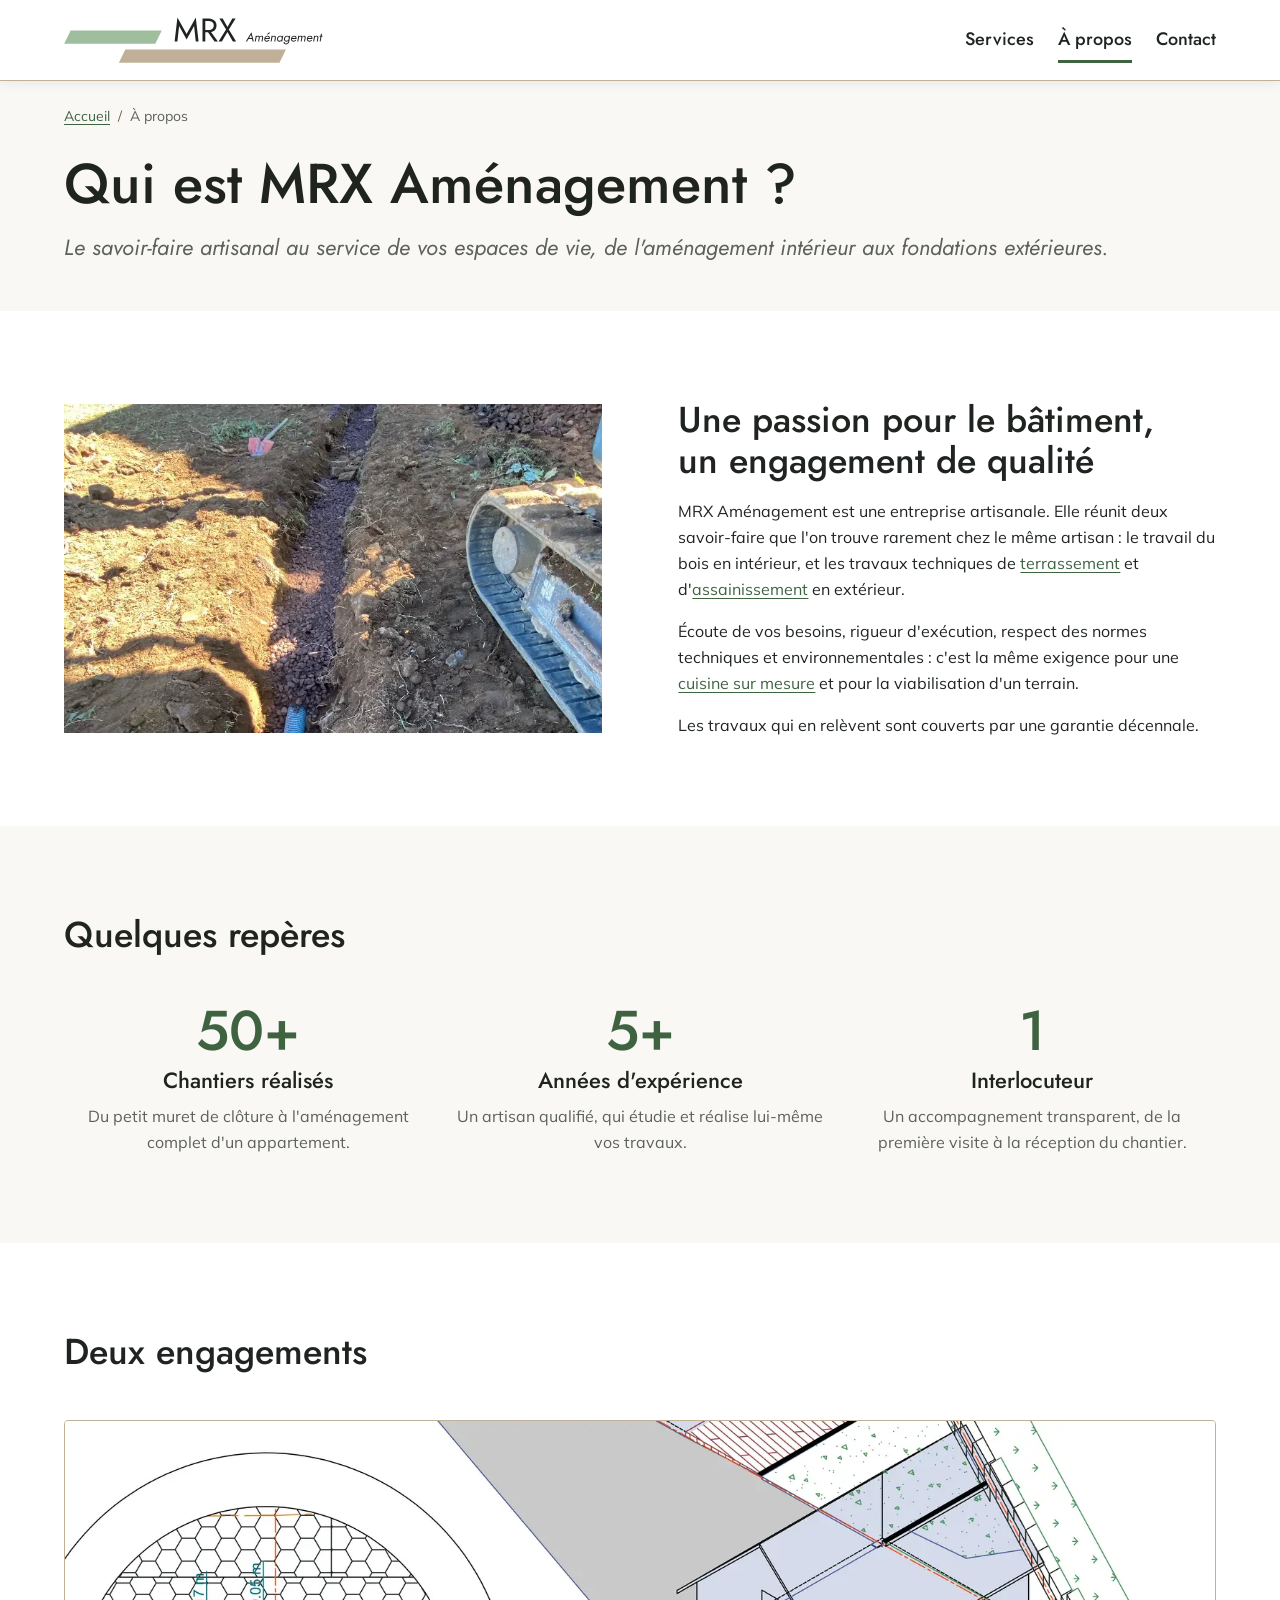
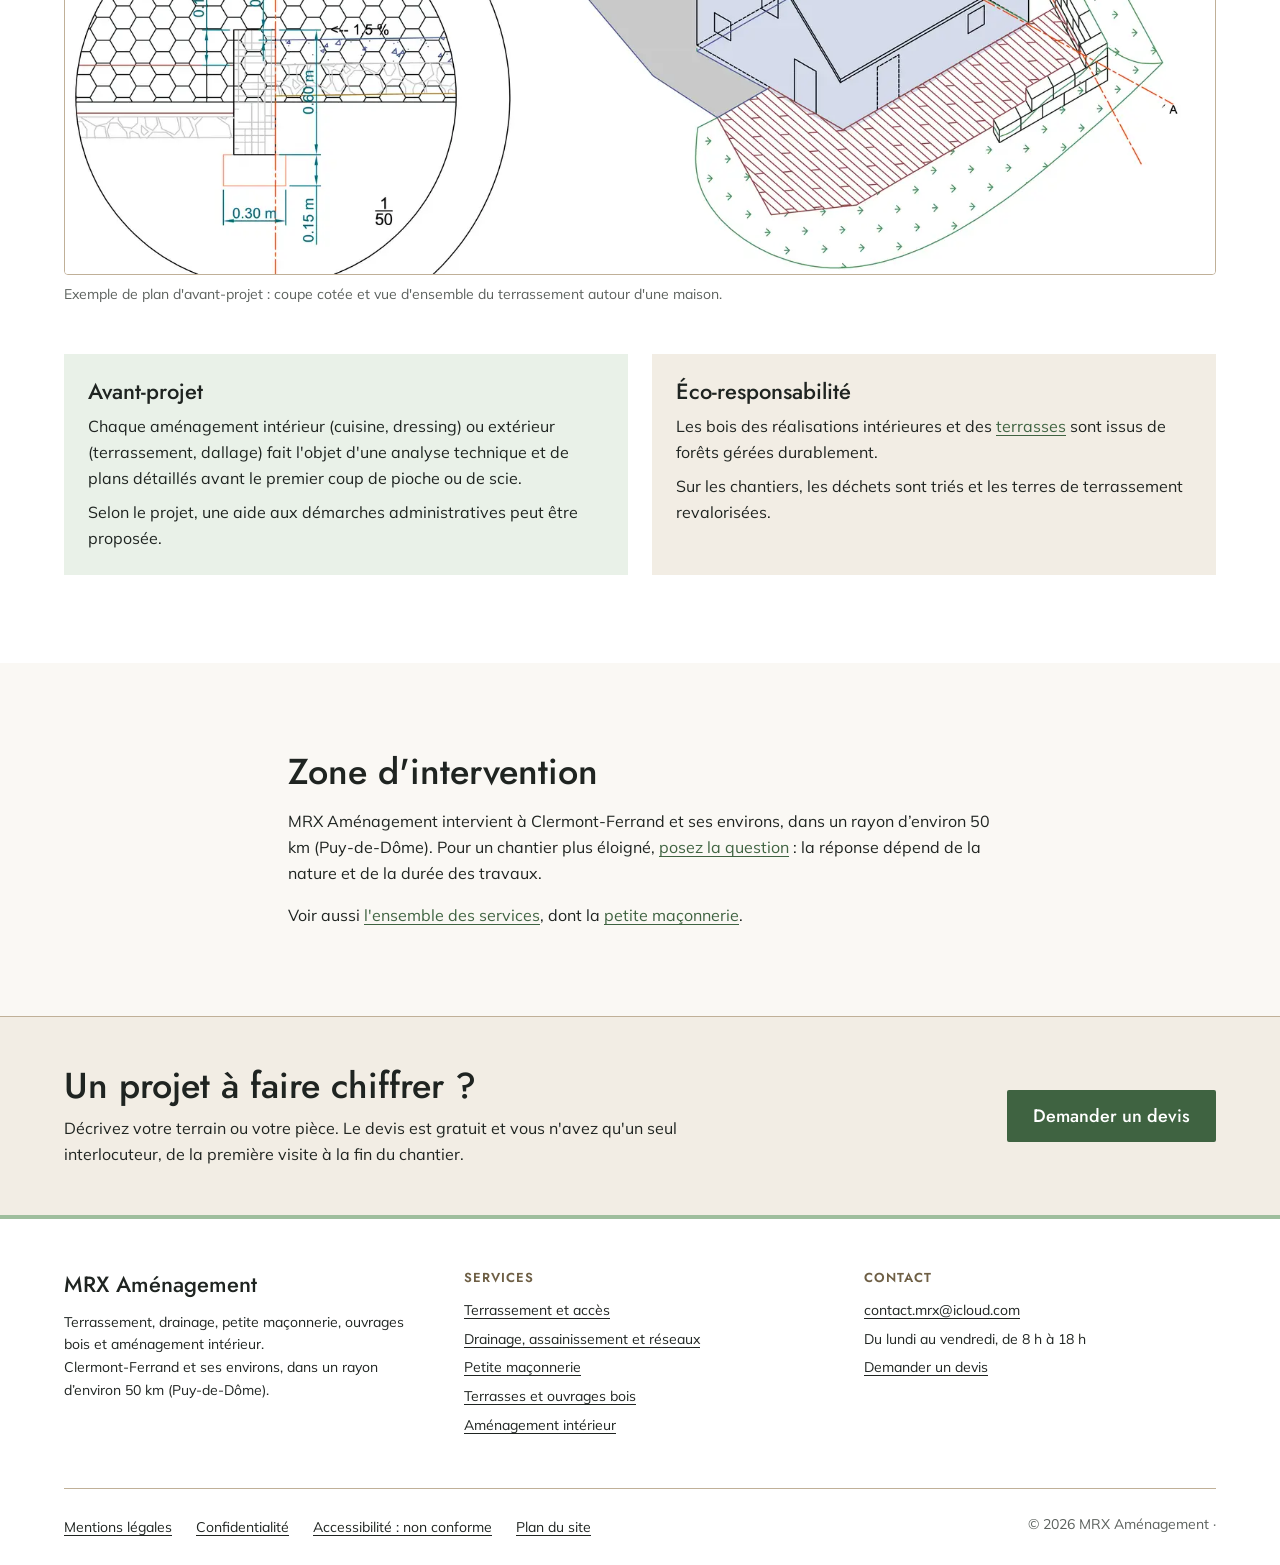
==== a-propos/index.html @ b82c900b "Add files via upload" ====
<!DOCTYPE html>
<html lang="fr">
<head>
  <meta charset="utf-8">
  <meta name="viewport" content="width=device-width, initial-scale=1">
  <title>À propos : un artisan, un interlocuteur | MRX Aménagement</title>
  <meta name="description" content="MRX Aménagement, artisan du bâtiment près de Clermont-Ferrand : travail du bois en intérieur, terrassement et assainissement en extérieur. Garantie décennale.">
  <link rel="canonical" href="https://www.mrx-amenagement.fr/a-propos/">
  <meta property="og:type" content="website">
  <meta property="og:site_name" content="MRX Aménagement">
  <meta property="og:title" content="À propos : un artisan, un interlocuteur">
  <meta property="og:description" content="MRX Aménagement, artisan du bâtiment près de Clermont-Ferrand : travail du bois en intérieur, terrassement et assainissement en extérieur. Garantie décennale.">
  <meta property="og:url" content="https://www.mrx-amenagement.fr/a-propos/">
  <meta property="og:locale" content="fr_FR">
  <meta property="og:image" content="https://www.mrx-amenagement.fr/assets/img/partage-mrx-amenagement.jpg">
  <meta property="og:image:width" content="1200">
  <meta property="og:image:height" content="630">
  <meta property="og:image:alt" content="Plateforme empierrée réalisée par MRX Aménagement le long d'une maison en bois">
  <meta name="twitter:card" content="summary_large_image">
  <meta name="color-scheme" content="light dark">
  <meta name="theme-color" content="#ffffff" media="(prefers-color-scheme: light)">
  <meta name="theme-color" content="#1c221e" media="(prefers-color-scheme: dark)">
  <link rel="icon" href="../favicon-96.png" type="image/png" sizes="96x96">
  <link rel="icon" href="../favicon.svg" type="image/svg+xml">
  <link rel="apple-touch-icon" href="../apple-touch-icon.png">
  <link rel="manifest" href="../site.webmanifest">
  <link rel="preload" href="../assets/fonts/jost-variable.woff2" as="font" type="font/woff2" crossorigin>
  <link rel="stylesheet" href="../assets/css/style.css%3Fv=53f6c3e333.css">
  <script src="../assets/js/animations.js%3Fv=d8d493b8e1" defer></script>
  <script type="application/ld+json">
{
  "@context": "https://schema.org",
  "@type": "BreadcrumbList",
  "itemListElement": [
    { "@type": "ListItem", "position": 1, "name": "Accueil", "item": "https://www.mrx-amenagement.fr/" },
    { "@type": "ListItem", "position": 2, "name": "À propos", "item": "https://www.mrx-amenagement.fr/a-propos/" }
  ]
}
  </script>

<script type="module" integrity="sha512-I1nWw2KfQnK/t/zOlALFhLrZA1yzsCzBl7DxamXdg/QF7kq+O4sYBZLl0DFCE7vP2ixPccL/k0/oqvhyDB73zQ==" src="../.11ty/reload-client.js"></script></head>
<body>
  <a class="evitement" href="index.html#contenu">Aller au contenu</a>
  <header class="entete">
    <div class="conteneur entete__barre">
      <a class="entete__logo" href="../index.html">
        <svg class="logo" viewBox="0 400 6160 1140" width="259" height="48" role="img" aria-label="MRX Aménagement, accueil">
          <polygon class="logo__sauge" points="158,742 2325,742 2172,1060 5,1060"/>
          <polygon class="logo__sable" points="1458,1194 5278,1194 5125,1512 1305,1512"/>
          <g class="logo__texte">
            <path d="M2738.1 638.1 2915.9 956.3 3093.7 638.1 3134.3 1007H3200.6L3134.3 433.7L2915.9 829.2L2697.5 433.7L2631.2 1007H2697.5Z M3391.7 737.9 3578.9 1007H3660.8L3465.8 737.9ZM3294.2 461V1007H3360.5V461ZM3330.9 519.5H3442.4Q3477.5 519.5 3504.4 532Q3531.3 544.5 3546.5 567.9Q3561.7 591.3 3561.7 624.8Q3561.7 658.3 3546.5 681.7Q3531.3 705.1 3504.4 717.6Q3477.5 730.1 3442.4 730.1H3330.9V788.6H3442.4Q3495.4 788.6 3537.2 768.7Q3578.9 748.8 3603.5 711.8Q3628 674.7 3628 624.8Q3628 574.1 3603.5 537.4Q3578.9 500.8 3537.2 480.9Q3495.4 461 3442.4 461H3330.9Z M4004 461 3887.8 663 3773.9 461H3695.9L3854.2 720.7L3676.4 1007H3754.4L3887 778.5L4015.7 1007H4093.7L3920.5 720.7L4082 461Z"/>
            <path d="M4377.1 944H4485.1L4480.3 920H4389.4ZM4447.9 844.4 4468 929 4469.2 935 4486.6 1007H4513.9L4457.2 785.9L4324 1007H4352.8L4396 933.2L4399.3 927.8Z M4735.6 920Q4737.4 905.6 4734.9 893.3Q4732.3 881 4724.1 873.5Q4715.8 866 4700.8 866Q4686.1 866 4674.7 873.2Q4663.3 880.4 4655.2 892.7Q4653.4 884.6 4649 878.6Q4644.7 872.6 4637.6 869.3Q4630.6 866 4620.7 866Q4612.3 866 4605.1 868.7Q4597.9 871.4 4592 876.3Q4586.2 881.3 4581.4 888.2L4584.4 869H4560.7L4536.7 1007H4560.7L4575.7 921.5Q4577.2 911.9 4582.1 904.5Q4587.1 897.2 4595.1 893Q4603 888.8 4612.9 888.8Q4622.5 888.8 4626.9 893.5Q4631.2 898.1 4632.1 905.9Q4633 913.7 4631.8 923L4617.4 1007H4640.5L4655.2 922.4Q4656.7 912.8 4661.6 905.3Q4666.6 897.8 4674.6 893.3Q4682.5 888.8 4692.7 888.8Q4702.3 888.8 4706.6 893.5Q4711 898.1 4712.1 905.9Q4713.1 913.7 4711.9 923L4696.9 1007H4720.9Z M4778.2 943.7H4893.4Q4894 941.9 4894.1 940.2Q4894.3 938.6 4894.6 936.8Q4897 917.6 4892.1 901.5Q4887.1 885.5 4874.8 875.8Q4862.5 866 4842.4 866Q4824.4 866 4809.4 873.6Q4794.4 881.3 4783.8 894.2Q4773.1 907.1 4767.7 923.3Q4766.5 926.9 4765.6 930.5Q4764.7 934.1 4764.1 938Q4761.7 956.3 4767 972.6Q4772.2 989 4784.8 999.2Q4797.4 1009.4 4816.6 1009.7Q4832.8 1009.7 4845.1 1005.4Q4857.4 1001 4867.3 993Q4877.2 985.1 4885.6 975.2L4867.9 962.6Q4862.2 969.2 4855.2 974.9Q4848.1 980.6 4839.9 983.9Q4831.6 987.2 4821.7 987.2Q4807.9 986.9 4799.8 980.3Q4791.7 973.7 4789 962.5Q4786.3 951.2 4788.1 938L4790.5 929Q4793.2 917 4800.2 907.5Q4807.3 898.1 4817.6 892.4Q4828 886.7 4840.3 887Q4852 887 4858.8 892Q4865.5 896.9 4868.4 905.1Q4871.2 913.4 4870.9 923.6H4781.5ZM4901.2 800.6 4880.5 788 4829.2 835.4 4841.5 844.7Z M5014.6 923 5000.2 1007H5023.6L5038.6 920Q5040.7 905.6 5037.2 893.3Q5033.8 881 5025 873.5Q5016.1 866 5000.8 866Q4987 866 4976.5 872.1Q4966 878.3 4958.2 889.7L4961.5 869H4937.8L4913.8 1007H4937.8L4952.8 921.8Q4954.3 912.2 4959.9 904.7Q4965.4 897.2 4974 892.9Q4982.5 888.5 4992.7 888.5Q5002.6 888.5 5007.7 893.3Q5012.8 898.1 5014.3 905.9Q5015.8 913.7 5014.6 923Z M5192.2 869 5169.1 1007H5191L5215 869ZM5066.8 938Q5064.1 957.5 5070.1 973.9Q5076.1 990.2 5089.5 1000Q5102.8 1009.7 5122.3 1009.7Q5136.1 1009.7 5147.6 1004.2Q5159.2 998.6 5167.9 988.7Q5176.6 978.8 5182.3 965.8Q5188 952.7 5190.1 938Q5191.9 923.9 5190.2 911.1Q5188.6 898.4 5183.2 888.2Q5177.8 878 5168.4 872Q5158.9 866 5145.1 866Q5125.6 865.7 5109 875.3Q5092.3 884.9 5081.1 901.2Q5069.8 917.6 5066.8 938ZM5090.8 938Q5093.2 923.9 5101.1 912.5Q5109.1 901.1 5120.8 894.7Q5132.5 888.2 5145.7 888.5Q5154.7 888.8 5161.4 892.8Q5168.2 896.9 5172.7 903.8Q5177.2 910.7 5179 919.4Q5180.8 928.1 5179.3 938Q5177.5 948.2 5172.6 957.2Q5167.6 966.2 5160.4 973Q5153.2 979.7 5144.6 983.5Q5136.1 987.2 5127.1 987.2Q5113.9 987.2 5105.1 980.5Q5096.2 973.7 5092.6 962.5Q5089 951.2 5090.8 938Z M5222.2 1016Q5220.4 1033.4 5227.3 1046.9Q5234.2 1060.4 5248.1 1068.1Q5262.1 1075.7 5281.3 1075.7Q5301.1 1075.7 5317.1 1066.6Q5333.2 1057.4 5343.9 1041.2Q5354.5 1025 5357.5 1004L5380.6 869H5356.9L5333.5 1004Q5331.4 1018.7 5323.8 1030Q5316.1 1041.2 5305 1047.2Q5293.9 1053.2 5281.6 1053.2Q5269 1053.2 5260.8 1048.1Q5252.5 1043 5248.9 1034.6Q5245.3 1026.2 5245.9 1016ZM5232.7 938Q5230 957.5 5236 973.9Q5242 990.2 5255.4 1000Q5268.7 1009.7 5288.2 1009.7Q5302 1009.7 5313.5 1004.2Q5325.1 998.6 5333.8 988.7Q5342.5 978.8 5348.2 965.8Q5353.9 952.7 5356 938Q5357.8 923.9 5356.1 911.1Q5354.5 898.4 5349.1 888.2Q5343.7 878 5334.2 872Q5324.8 866 5311 866Q5291.5 865.7 5274.9 875.3Q5258.2 884.9 5246.9 901.2Q5235.7 917.6 5232.7 938ZM5256.7 938Q5259.1 923.9 5267 912.5Q5275 901.1 5286.7 894.7Q5298.4 888.2 5311.6 888.5Q5320.6 888.8 5327.3 892.8Q5334.1 896.9 5338.6 903.8Q5343.1 910.7 5344.9 919.4Q5346.7 928.1 5345.2 938Q5343.4 948.2 5338.4 957.2Q5333.5 966.2 5326.3 973Q5319.1 979.7 5310.5 983.5Q5302 987.2 5293 987.2Q5279.8 987.2 5270.9 980.5Q5262.1 973.7 5258.5 962.5Q5254.9 951.2 5256.7 938Z M5456.5 1010Q5478.7 1010 5495.5 1000.1Q5512.3 990.2 5523.1 974.9L5504.2 962.6Q5496.7 973.4 5485.1 980.5Q5473.6 987.5 5459.5 987.5Q5446.9 987.5 5438.8 982.2Q5430.7 977 5426.8 967.4Q5422.9 957.8 5422.9 945.5Q5422.9 933.8 5426.6 923.1Q5430.4 912.5 5437.3 904.4Q5444.2 896.3 5453.6 891.6Q5463.1 887 5474.5 887Q5485.6 887 5492.8 891.2Q5500 895.4 5503.7 903Q5507.5 910.7 5507.5 921.5Q5507.5 925.7 5506.3 929.8Q5505.1 933.8 5503.6 937.4L5512.9 923.6H5413.9V944H5528.8Q5530 941.6 5531 936.2Q5532.1 930.8 5532.1 926.3Q5532.1 906.5 5525.2 893.1Q5518.3 879.8 5505.8 872.9Q5493.4 866 5476 866Q5459.5 866 5445.5 872.6Q5431.6 879.2 5421.2 890.5Q5410.9 901.7 5405 916.2Q5399.2 930.8 5399.2 947Q5399.2 966.8 5406.4 980.9Q5413.6 995 5426.5 1002.5Q5439.4 1010 5456.5 1010Z M5747.2 920Q5749 905.6 5746.4 893.3Q5743.9 881 5735.6 873.5Q5727.4 866 5712.4 866Q5697.7 866 5686.3 873.2Q5674.9 880.4 5666.8 892.7Q5665 884.6 5660.6 878.6Q5656.3 872.6 5649.2 869.3Q5642.2 866 5632.3 866Q5623.9 866 5616.7 868.7Q5609.5 871.4 5603.6 876.3Q5597.8 881.3 5593 888.2L5596 869H5572.3L5548.3 1007H5572.3L5587.3 921.5Q5588.8 911.9 5593.8 904.5Q5598.7 897.2 5606.6 893Q5614.6 888.8 5624.5 888.8Q5634.1 888.8 5638.4 893.5Q5642.8 898.1 5643.7 905.9Q5644.6 913.7 5643.4 923L5629 1007H5652.1L5666.8 922.4Q5668.3 912.8 5673.2 905.3Q5678.2 897.8 5686.1 893.3Q5694.1 888.8 5704.3 888.8Q5713.9 888.8 5718.2 893.5Q5722.6 898.1 5723.6 905.9Q5724.7 913.7 5723.5 923L5708.5 1007H5732.5Z M5833.6 1010Q5855.8 1010 5872.6 1000.1Q5889.4 990.2 5900.2 974.9L5881.3 962.6Q5873.8 973.4 5862.2 980.5Q5850.7 987.5 5836.6 987.5Q5824 987.5 5815.9 982.2Q5807.8 977 5803.9 967.4Q5800 957.8 5800 945.5Q5800 933.8 5803.8 923.1Q5807.5 912.5 5814.4 904.4Q5821.3 896.3 5830.8 891.6Q5840.2 887 5851.6 887Q5862.7 887 5869.9 891.2Q5877.1 895.4 5880.8 903Q5884.6 910.7 5884.6 921.5Q5884.6 925.7 5883.4 929.8Q5882.2 933.8 5880.7 937.4L5890 923.6H5791V944H5905.9Q5907.1 941.6 5908.1 936.2Q5909.2 930.8 5909.2 926.3Q5909.2 906.5 5902.3 893.1Q5895.4 879.8 5882.9 872.9Q5870.5 866 5853.1 866Q5836.6 866 5822.6 872.6Q5808.7 879.2 5798.4 890.5Q5788 901.7 5782.1 916.2Q5776.3 930.8 5776.3 947Q5776.3 966.8 5783.5 980.9Q5790.7 995 5803.6 1002.5Q5816.5 1010 5833.6 1010Z M6026.2 923 6011.8 1007H6035.2L6050.2 920Q6052.3 905.6 6048.9 893.3Q6045.4 881 6036.5 873.5Q6027.7 866 6012.4 866Q5998.6 866 5988.1 872.1Q5977.6 878.3 5969.8 889.7L5973.1 869H5949.4L5925.4 1007H5949.4L5964.4 921.8Q5965.9 912.2 5971.4 904.7Q5977 897.2 5985.5 892.9Q5994.1 888.5 6004.3 888.5Q6014.2 888.5 6019.3 893.3Q6024.4 898.1 6025.9 905.9Q6027.4 913.7 6026.2 923Z M6082.3 869 6078.1 891.5H6145.6L6149.5 869ZM6111.4 821 6080.2 1007H6103.3L6135.7 821Z"/>
          </g>
        </svg>

      </a>
      <button class="entete__bascule" type="button" popovertarget="menu-principal">
        <span class="entete__traits" aria-hidden="true"></span>
        Menu
      </button>
      <nav id="menu-principal" popover aria-label="Navigation principale">
        <div class="menu__tete menu__volet">
          <p class="etiquette">Menu</p>
          <button class="fleche menu__fermer" type="button" popovertarget="menu-principal" popovertargetaction="hide">
            <span class="visuellement-cache">Fermer le menu</span>
          </button>
        </div>
        <ul class="menu">
          <li class="menu__volet"><a href="../index.html">Accueil</a></li>
          <li><a href="../services/index.html">Services</a></li>
          <li><a href="index.html" aria-current="page">À propos</a></li>
          <li><a href="../contact/index.html">Contact</a></li>
        </ul>
        <div class="menu__pied menu__volet">
          <a class="bouton" href="../contact/index.html">Demander un devis</a>
          <p>Du lundi au vendredi, de 8 h à 18 h</p>
        </div>
      </nav>
    </div>
  </header>

  <main id="contenu" tabindex="-1">
    <nav class="ariane conteneur" aria-label="Fil d'Ariane">
      <ol>
        <li><a href="../index.html">Accueil</a></li>
        <li aria-current="page">À propos</li>
      </ol>
    </nav>

    <div class="conteneur page-tete">
  <h1>Qui est MRX Aménagement ?</h1>
  <p class="accroche">Le savoir-faire artisanal au service de vos espaces de vie, de l'aménagement intérieur aux fondations extérieures.</p>
</div>

<section class="section section--blanc" aria-labelledby="histoire-titre">
  <div class="conteneur deux-colonnes">
    <figure>
      <img src="../assets/img/tranchee-drainante-mini-pelle.webp" alt="Tranchée drainante creusée à la mini-pelle sur un chantier de MRX Aménagement" width="751" height="460">
    </figure>
    <div class="pile">
      <h2 id="histoire-titre">Une passion pour le bâtiment, un engagement de qualité</h2>
      <p>MRX Aménagement est une entreprise artisanale. Elle réunit deux savoir-faire que l'on trouve rarement chez le même artisan : le travail du bois en intérieur, et les travaux techniques de <a href="../services/terrassement/index.html">terrassement</a> et d'<a href="../services/drainage-reseaux/index.html">assainissement</a> en extérieur.</p>
      <p>Écoute de vos besoins, rigueur d'exécution, respect des normes techniques et environnementales : c'est la même exigence pour une <a href="../services/amenagement-interieur/index.html">cuisine sur mesure</a> et pour la viabilisation d'un terrain.</p>
      <p>Les travaux qui en relèvent sont couverts par une garantie décennale.</p>
    </div>
  </div>
</section>

<section class="section" aria-labelledby="chiffres-titre">
  <div class="conteneur">
    <div class="section__tete">
      <h2 id="chiffres-titre">Quelques repères</h2>
    </div>
    <div class="grille">
      <div class="chiffre">
        <span class="chiffre__valeur">50+</span>
        <h3>Chantiers réalisés</h3>
        <p>Du petit muret de clôture à l'aménagement complet d'un appartement.</p>
      </div>
      <div class="chiffre">
        <span class="chiffre__valeur">5+</span>
        <h3>Années d'expérience</h3>
        <p>Un artisan qualifié, qui étudie et réalise lui-même vos travaux.</p>
      </div>
      <div class="chiffre">
        <span class="chiffre__valeur">1</span>
        <h3>Interlocuteur</h3>
        <p>Un accompagnement transparent, de la première visite à la réception du chantier.</p>
      </div>
    </div>
  </div>
</section>

<section class="section section--blanc" aria-labelledby="engagements-titre">
  <div class="conteneur">
    <div class="section__tete">
      <h2 id="engagements-titre">Deux engagements</h2>
    </div>
    <figure class="plan">
      <img src="../assets/img/plan-avant-projet-terrassement-maison-clair.webp" alt="Plan d'avant-projet : coupe cotée d'une fondation et d'un drainage, et vue en perspective d'une maison avec sa plateforme, son muret en blocs et ses talus" width="1600" height="630" loading="lazy">
      <figcaption>Exemple de plan d'avant-projet : coupe cotée et vue d'ensemble du terrassement autour d'une maison.</figcaption>
    </figure>
    <div class="grille grille--large">
      <div class="encadre">
        <h3>Avant-projet</h3>
        <p>Chaque aménagement intérieur (cuisine, dressing) ou extérieur (terrassement, dallage) fait l'objet d'une analyse technique et de plans détaillés avant le premier coup de pioche ou de scie.</p>
        <p>Selon le projet, une aide aux démarches administratives peut être proposée.</p>
      </div>
      <div class="encadre encadre--sable">
        <h3>Éco-responsabilité</h3>
        <p>Les bois des réalisations intérieures et des <a href="../services/terrasse-bois/index.html">terrasses</a> sont issus de forêts gérées durablement.</p>
        <p>Sur les chantiers, les déchets sont triés et les terres de terrassement revalorisées.</p>
      </div>
    </div>
  </div>
</section>

<section class="section" aria-labelledby="zone-titre">
  <div class="conteneur centre-etroit pile">
    <h2 id="zone-titre">Zone d'intervention</h2>
    <p>MRX Aménagement intervient à Clermont-Ferrand et ses environs, dans un rayon d’environ 50 km (Puy-de-Dôme). Pour un chantier plus éloigné, <a href="../contact/index.html">posez la question</a> : la réponse dépend de la nature et de la durée des travaux.</p>
    <p>Voir aussi <a href="../services/index.html">l'ensemble des services</a>, dont la <a href="../services/maconnerie/index.html">petite maçonnerie</a>.</p>
  </div>
</section>

<section class="appel" aria-labelledby="appel-titre">
  <div class="conteneur appel__contenu">
    <div>
      <h2 id="appel-titre">Un projet à faire chiffrer ?</h2>
      <p>Décrivez votre terrain ou votre pièce. Le devis est gratuit et vous n'avez qu'un seul interlocuteur, de la première visite à la fin du chantier.</p>
    </div>
    <a class="bouton" href="../contact/index.html">Demander un devis</a>
  </div>
</section>


  </main>
  <footer class="pied">
    <div class="conteneur pied__colonnes">
      <div>
        <p class="pied__nom">MRX Aménagement</p>
        <p>Terrassement, drainage, petite maçonnerie, ouvrages bois et aménagement intérieur.<br>Clermont-Ferrand et ses environs, dans un rayon d’environ 50 km (Puy-de-Dôme).</p>
      </div>
      <nav aria-label="Services">
        <p class="etiquette">Services</p>
        <ul>
          <li><a href="../services/terrassement/index.html">Terrassement et accès</a></li>
          <li><a href="../services/drainage-reseaux/index.html">Drainage, assainissement et réseaux</a></li>
          <li><a href="../services/maconnerie/index.html">Petite maçonnerie</a></li>
          <li><a href="../services/terrasse-bois/index.html">Terrasses et ouvrages bois</a></li>
          <li><a href="../services/amenagement-interieur/index.html">Aménagement intérieur</a></li>
        </ul>
      </nav>
      <div>
        <p class="etiquette">Contact</p>
        <ul>
          <li><a href="mailto:contact.mrx@icloud.com">contact.mrx@icloud.com</a></li>
          <li>Du lundi au vendredi, de 8 h à 18 h</li>
          <li><a href="../contact/index.html">Demander un devis</a></li>
        </ul>
      </div>
    </div>
    <div class="conteneur pied__bas">
      <nav aria-label="Liens légaux">
        <ul>
          <li><a href=>Mentions légales</a></li>
          <li><a href=>Confidentialité</a></li>
          <li><a href=>Accessibilité : non conforme</a></li>
          <li><a href="../plan-du-site/index.html">Plan du site</a></li>
        </ul>
      </nav>
      <p>© 2026 MRX Aménagement ·</p>
    </div>
  </footer>

</body>
</html>
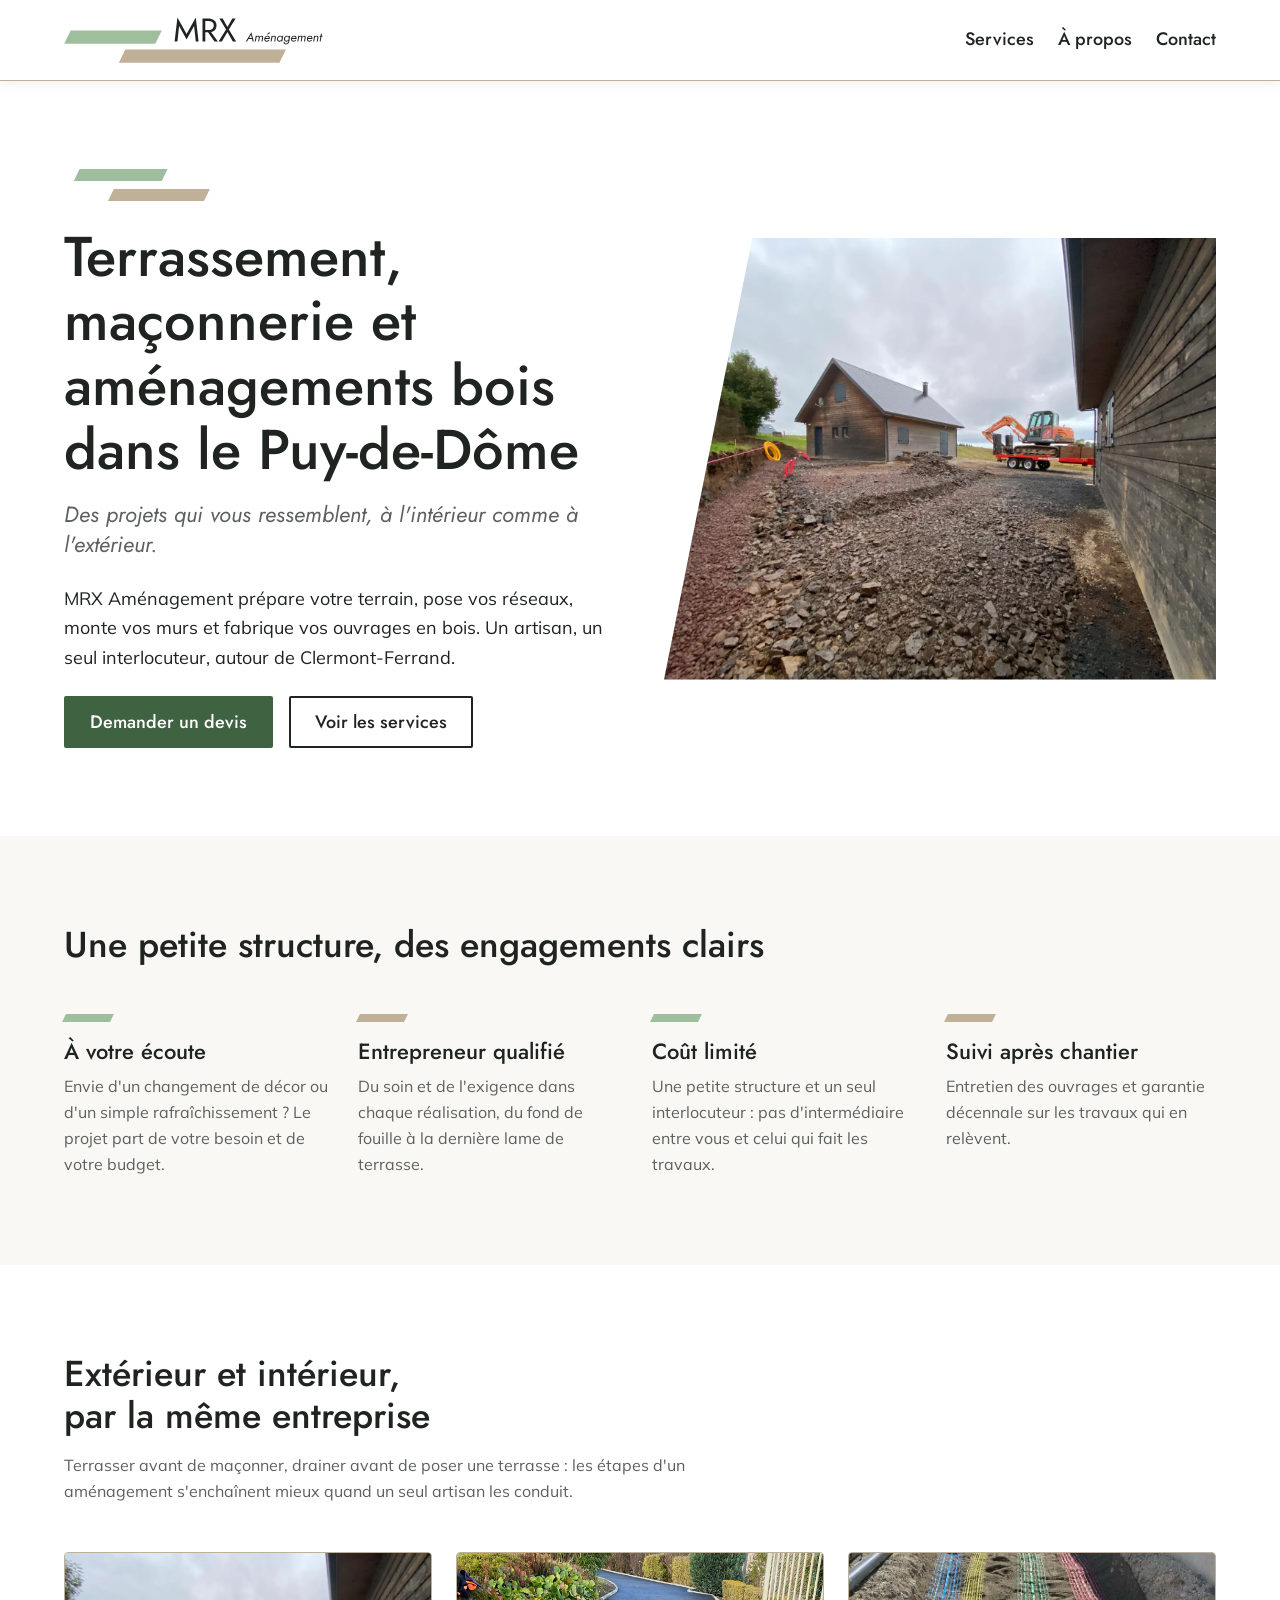
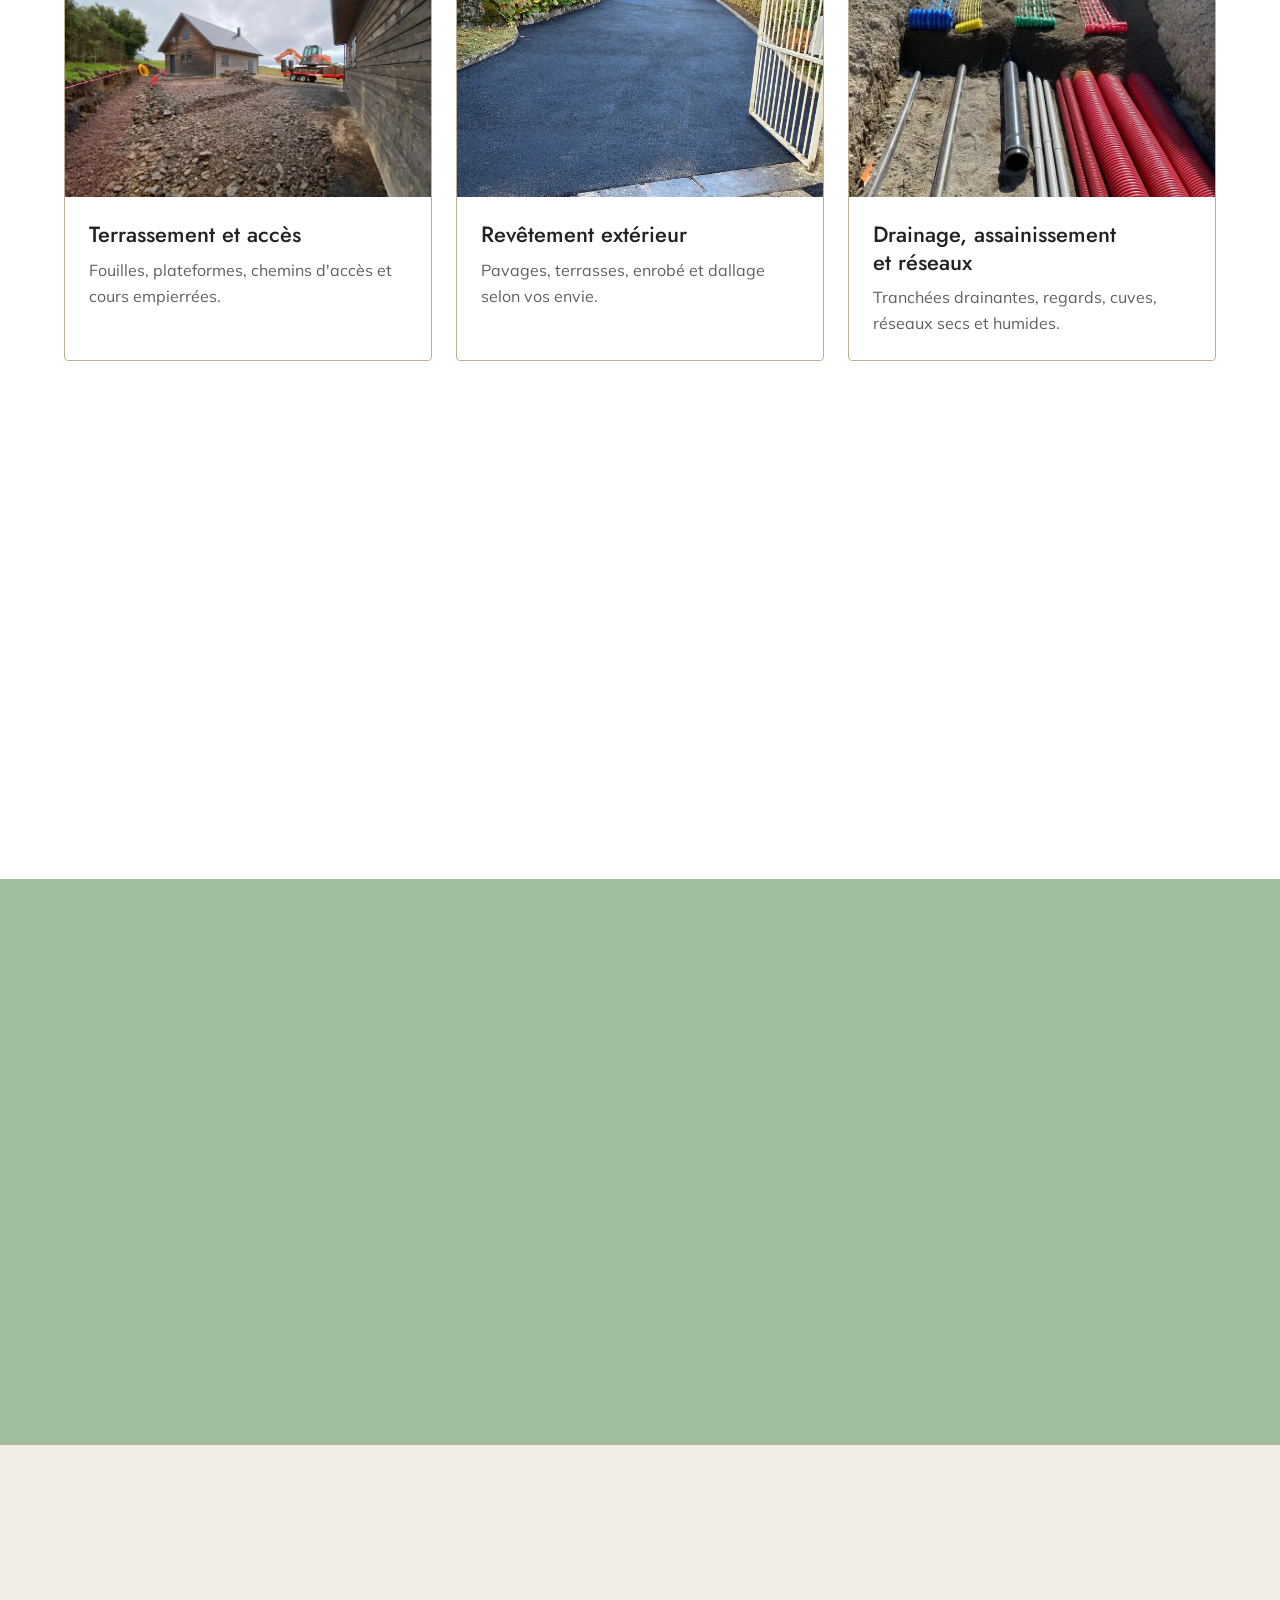
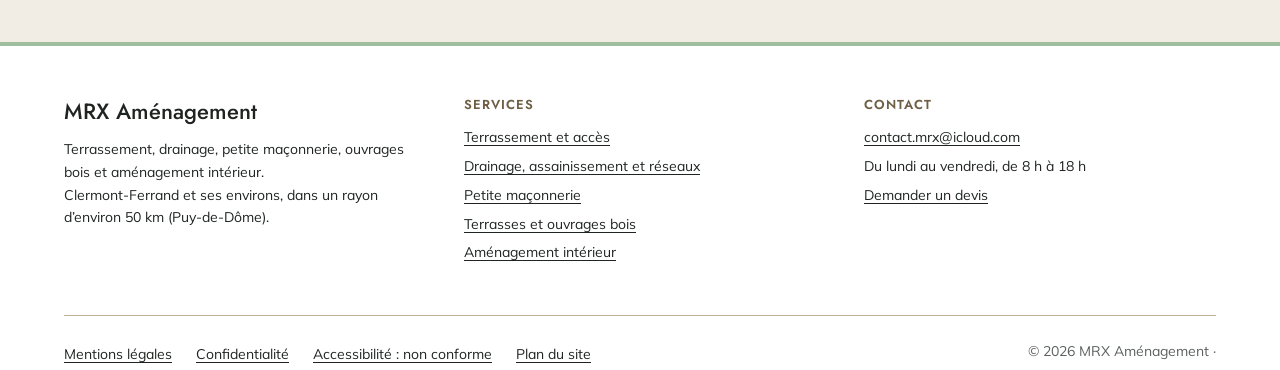
==== commit 1784e863: "Add files via upload" ====
--- a/a-propos/index.html
+++ b/a-propos/index.html
@@ -3,14 +3,14 @@
 <head>
   <meta charset="utf-8">
   <meta name="viewport" content="width=device-width, initial-scale=1">
-  <title>À propos : un artisan, un interlocuteur | MRX Aménagement</title>
-  <meta name="description" content="MRX Aménagement, artisan du bâtiment près de Clermont-Ferrand : travail du bois en intérieur, terrassement et assainissement en extérieur. Garantie décennale.">
-  <link rel="canonical" href="https://www.mrx-amenagement.fr/a-propos/">
+  <title>Terrassement et aménagement, Puy-de-Dôme | MRX Aménagement</title>
+  <meta name="description" content="MRX Aménagement : terrassement, drainage, petite maçonnerie, terrasses bois et aménagement intérieur près de Clermont-Ferrand. Devis gratuit.">
+  <link rel="canonical" href="https://www.mrx-amenagement.fr/">
   <meta property="og:type" content="website">
   <meta property="og:site_name" content="MRX Aménagement">
-  <meta property="og:title" content="À propos : un artisan, un interlocuteur">
-  <meta property="og:description" content="MRX Aménagement, artisan du bâtiment près de Clermont-Ferrand : travail du bois en intérieur, terrassement et assainissement en extérieur. Garantie décennale.">
-  <meta property="og:url" content="https://www.mrx-amenagement.fr/a-propos/">
+  <meta property="og:title" content="Terrassement et aménagement, Puy-de-Dôme">
+  <meta property="og:description" content="MRX Aménagement : terrassement, drainage, petite maçonnerie, terrasses bois et aménagement intérieur près de Clermont-Ferrand. Devis gratuit.">
+  <meta property="og:url" content="https://www.mrx-amenagement.fr/">
   <meta property="og:locale" content="fr_FR">
   <meta property="og:image" content="https://www.mrx-amenagement.fr/assets/img/partage-mrx-amenagement.jpg">
   <meta property="og:image:width" content="1200">
@@ -20,30 +20,45 @@
   <meta name="color-scheme" content="light dark">
   <meta name="theme-color" content="#ffffff" media="(prefers-color-scheme: light)">
   <meta name="theme-color" content="#1c221e" media="(prefers-color-scheme: dark)">
-  <link rel="icon" href="../favicon-96.png" type="image/png" sizes="96x96">
-  <link rel="icon" href="../favicon.svg" type="image/svg+xml">
-  <link rel="apple-touch-icon" href="../apple-touch-icon.png">
-  <link rel="manifest" href="../site.webmanifest">
-  <link rel="preload" href="../assets/fonts/jost-variable.woff2" as="font" type="font/woff2" crossorigin>
-  <link rel="stylesheet" href="../assets/css/style.css%3Fv=53f6c3e333.css">
-  <script src="../assets/js/animations.js%3Fv=d8d493b8e1" defer></script>
+  <link rel="icon" href="favicon-96.png" type="image/png" sizes="96x96">
+  <link rel="icon" href="favicon.svg" type="image/svg+xml">
+  <link rel="apple-touch-icon" href="apple-touch-icon.png">
+  <link rel="manifest" href="site.webmanifest">
+  <link rel="preload" href="assets/fonts/jost-variable.woff2" as="font" type="font/woff2" crossorigin>
+  <link rel="stylesheet" href="assets/css/style.css%3Fv=53f6c3e333.css">
+  <script src="assets/js/animations.js%3Fv=d8d493b8e1" defer></script>
   <script type="application/ld+json">
 {
   "@context": "https://schema.org",
-  "@type": "BreadcrumbList",
-  "itemListElement": [
-    { "@type": "ListItem", "position": 1, "name": "Accueil", "item": "https://www.mrx-amenagement.fr/" },
-    { "@type": "ListItem", "position": 2, "name": "À propos", "item": "https://www.mrx-amenagement.fr/a-propos/" }
+  "@graph": [
+    {
+      "@type": "Organization",
+      "@id": "https://www.mrx-amenagement.fr/#entreprise",
+      "name": "MRX Aménagement",
+      "url": "https://www.mrx-amenagement.fr/",
+      "logo": "https://www.mrx-amenagement.fr/assets/img/logo-mrx-amenagement.png",
+      "image": "https://www.mrx-amenagement.fr/assets/img/partage-mrx-amenagement.jpg",
+      "description": "Terrassement, drainage, petite maçonnerie, terrasses bois et aménagement intérieur près de Clermont-Ferrand. Un seul interlocuteur, devis gratuit.",
+      "email": "contact.mrx@icloud.com"
+    },
+    {
+      "@type": "WebSite",
+      "@id": "https://www.mrx-amenagement.fr/#site",
+      "name": "MRX Aménagement",
+      "url": "https://www.mrx-amenagement.fr/",
+      "inLanguage": "fr-FR",
+      "publisher": { "@id": "https://www.mrx-amenagement.fr/#entreprise" }
+    }
   ]
 }
   </script>
 
-<script type="module" integrity="sha512-I1nWw2KfQnK/t/zOlALFhLrZA1yzsCzBl7DxamXdg/QF7kq+O4sYBZLl0DFCE7vP2ixPccL/k0/oqvhyDB73zQ==" src="../.11ty/reload-client.js"></script></head>
+<script type="module" integrity="sha512-I1nWw2KfQnK/t/zOlALFhLrZA1yzsCzBl7DxamXdg/QF7kq+O4sYBZLl0DFCE7vP2ixPccL/k0/oqvhyDB73zQ==" src=".11ty/reload-client.js"></script></head>
 <body>
   <a class="evitement" href="index.html#contenu">Aller au contenu</a>
   <header class="entete">
     <div class="conteneur entete__barre">
-      <a class="entete__logo" href="../index.html">
+      <a class="entete__logo" href="index.html" aria-current="page">
         <svg class="logo" viewBox="0 400 6160 1140" width="259" height="48" role="img" aria-label="MRX Aménagement, accueil">
           <polygon class="logo__sauge" points="158,742 2325,742 2172,1060 5,1060"/>
           <polygon class="logo__sable" points="1458,1194 5278,1194 5125,1512 1305,1512"/>
@@ -66,13 +81,13 @@
           </button>
         </div>
         <ul class="menu">
-          <li class="menu__volet"><a href="../index.html">Accueil</a></li>
-          <li><a href="../services/index.html">Services</a></li>
-          <li><a href="index.html" aria-current="page">À propos</a></li>
-          <li><a href="../contact/index.html">Contact</a></li>
+          <li class="menu__volet"><a href="index.html" aria-current="page">Accueil</a></li>
+          <li><a href="services/index.html">Services</a></li>
+          <li><a href="a-propos/index.html">À propos</a></li>
+          <li><a href="contact/index.html">Contact</a></li>
         </ul>
         <div class="menu__pied menu__volet">
-          <a class="bouton" href="../contact/index.html">Demander un devis</a>
+          <a class="bouton" href="contact/index.html">Demander un devis</a>
           <p>Du lundi au vendredi, de 8 h à 18 h</p>
         </div>
       </nav>
@@ -80,86 +95,117 @@
   </header>
 
   <main id="contenu" tabindex="-1">
-    <nav class="ariane conteneur" aria-label="Fil d'Ariane">
-      <ol>
-        <li><a href="../index.html">Accueil</a></li>
-        <li aria-current="page">À propos</li>
-      </ol>
-    </nav>
-
-    <div class="conteneur page-tete">
-  <h1>Qui est MRX Aménagement ?</h1>
-  <p class="accroche">Le savoir-faire artisanal au service de vos espaces de vie, de l'aménagement intérieur aux fondations extérieures.</p>
-</div>
-
-<section class="section section--blanc" aria-labelledby="histoire-titre">
-  <div class="conteneur deux-colonnes">
-    <figure>
-      <img src="../assets/img/tranchee-drainante-mini-pelle.webp" alt="Tranchée drainante creusée à la mini-pelle sur un chantier de MRX Aménagement" width="751" height="460">
-    </figure>
-    <div class="pile">
-      <h2 id="histoire-titre">Une passion pour le bâtiment, un engagement de qualité</h2>
-      <p>MRX Aménagement est une entreprise artisanale. Elle réunit deux savoir-faire que l'on trouve rarement chez le même artisan : le travail du bois en intérieur, et les travaux techniques de <a href="../services/terrassement/index.html">terrassement</a> et d'<a href="../services/drainage-reseaux/index.html">assainissement</a> en extérieur.</p>
-      <p>Écoute de vos besoins, rigueur d'exécution, respect des normes techniques et environnementales : c'est la même exigence pour une <a href="../services/amenagement-interieur/index.html">cuisine sur mesure</a> et pour la viabilisation d'un terrain.</p>
-      <p>Les travaux qui en relèvent sont couverts par une garantie décennale.</p>
-    </div>
-  </div>
-</section>
-
-<section class="section" aria-labelledby="chiffres-titre">
+    <section class="accueil">
+  <div class="conteneur accueil__grille">
+    <div class="accueil__texte">
+      <span class="bandes" aria-hidden="true"></span>
+      <h1>Terrassement, maçonnerie et aménagements bois dans le Puy-de-Dôme</h1>
+      <p class="accroche">Des projets qui vous ressemblent, à l'intérieur comme à l'extérieur.</p>
+      <p class="chapo">MRX Aménagement prépare votre terrain, pose vos réseaux, monte vos murs et fabrique vos ouvrages en bois. Un artisan, un seul interlocuteur, autour de Clermont-Ferrand.</p>
+      <div class="boutons">
+        <a class="bouton" href="contact/index.html">Demander un devis</a>
+        <a class="bouton bouton--contour" href="services/index.html">Voir les services</a>
+      </div>
+    </div>
+    <div class="accueil__photo">
+      <img src="assets/img/terrassement-plateforme-empierree-maison-bois.webp" alt="Plateforme empierrée le long d'une maison en bois, pelle mécanique au fond" width="1600" height="1200" loading="lazy">
+    </div>
+  </div>
+</section>
+
+<section class="section" aria-labelledby="atouts-titre">
   <div class="conteneur">
     <div class="section__tete">
-      <h2 id="chiffres-titre">Quelques repères</h2>
-    </div>
-    <div class="grille">
-      <div class="chiffre">
-        <span class="chiffre__valeur">50+</span>
-        <h3>Chantiers réalisés</h3>
-        <p>Du petit muret de clôture à l'aménagement complet d'un appartement.</p>
-      </div>
-      <div class="chiffre">
-        <span class="chiffre__valeur">5+</span>
-        <h3>Années d'expérience</h3>
-        <p>Un artisan qualifié, qui étudie et réalise lui-même vos travaux.</p>
-      </div>
-      <div class="chiffre">
-        <span class="chiffre__valeur">1</span>
-        <h3>Interlocuteur</h3>
-        <p>Un accompagnement transparent, de la première visite à la réception du chantier.</p>
-      </div>
-    </div>
-  </div>
-</section>
-
-<section class="section section--blanc" aria-labelledby="engagements-titre">
+      <h2 id="atouts-titre">Une petite structure, des engagements clairs</h2>
+    </div>
+    <div class="grille grille--quatre">
+      <div class="atout">
+        <h3>À votre écoute</h3>
+        <p>Envie d'un changement de décor ou d'un simple rafraîchissement ? Le projet part de votre besoin et de votre budget.</p>
+      </div>
+      <div class="atout">
+        <h3>Entrepreneur qualifié</h3>
+        <p>Du soin et de l'exigence dans chaque réalisation, du fond de fouille à la dernière lame de terrasse.</p>
+      </div>
+      <div class="atout">
+        <h3>Coût limité</h3>
+        <p>Une petite structure et un seul interlocuteur : pas d'intermédiaire entre vous et celui qui fait les travaux.</p>
+      </div>
+      <div class="atout">
+        <h3>Suivi après chantier</h3>
+        <p>Entretien des ouvrages et garantie décennale sur les travaux qui en relèvent.</p>
+      </div>
+    </div>
+  </div>
+</section>
+
+<section class="section section--blanc" aria-labelledby="services-titre">
   <div class="conteneur">
     <div class="section__tete">
-      <h2 id="engagements-titre">Deux engagements</h2>
-    </div>
-    <figure class="plan">
-      <img src="../assets/img/plan-avant-projet-terrassement-maison-clair.webp" alt="Plan d'avant-projet : coupe cotée d'une fondation et d'un drainage, et vue en perspective d'une maison avec sa plateforme, son muret en blocs et ses talus" width="1600" height="630" loading="lazy">
-      <figcaption>Exemple de plan d'avant-projet : coupe cotée et vue d'ensemble du terrassement autour d'une maison.</figcaption>
-    </figure>
+      <h2 id="services-titre">Extérieur et intérieur, par la même entreprise</h2>
+      <p>Terrasser avant de maçonner, drainer avant de poser une terrasse : les étapes d'un aménagement s'enchaînent mieux quand un seul artisan les conduit.</p>
+    </div>
     <div class="grille grille--large">
-      <div class="encadre">
-        <h3>Avant-projet</h3>
-        <p>Chaque aménagement intérieur (cuisine, dressing) ou extérieur (terrassement, dallage) fait l'objet d'une analyse technique et de plans détaillés avant le premier coup de pioche ou de scie.</p>
-        <p>Selon le projet, une aide aux démarches administratives peut être proposée.</p>
-      </div>
-      <div class="encadre encadre--sable">
-        <h3>Éco-responsabilité</h3>
-        <p>Les bois des réalisations intérieures et des <a href="../services/terrasse-bois/index.html">terrasses</a> sont issus de forêts gérées durablement.</p>
-        <p>Sur les chantiers, les déchets sont triés et les terres de terrassement revalorisées.</p>
-      </div>
-    </div>
-  </div>
-</section>
-
-<section class="section" aria-labelledby="zone-titre">
-  <div class="conteneur centre-etroit pile">
-    <h2 id="zone-titre">Zone d'intervention</h2>
-    <p>MRX Aménagement intervient à Clermont-Ferrand et ses environs, dans un rayon d’environ 50 km (Puy-de-Dôme). Pour un chantier plus éloigné, <a href="../contact/index.html">posez la question</a> : la réponse dépend de la nature et de la durée des travaux.</p>
-    <p>Voir aussi <a href="../services/index.html">l'ensemble des services</a>, dont la <a href="../services/maconnerie/index.html">petite maçonnerie</a>.</p>
+      <article class="carte">
+        <img src="assets/img/terrassement-plateforme-empierree-maison-bois.webp" alt="Plateforme empierrée le long d'une maison en bois, pelle mécanique au fond" width="1600" height="1200" loading="lazy">
+        <div class="carte__texte">
+          <h3><a href="services/terrassement/index.html">Terrassement et accès</a></h3>
+          <p>Fouilles, plateformes, chemins d&#39;accès et cours empierrées.</p>
+        </div>
+      </article>
+      <article class="carte">
+        <img src="assets/img/Cours-en-enrobe.jpeg" alt="Plateforme empierrée le long d'une maison en bois, pelle mécanique au fond" width="1600" height="1200">
+        <div class="carte__texte">
+          <h3><a href="services/revetement-exterieur/index.html">Revêtement extérieur</a></h3>
+          <p>Pavages, terrasses, enrobé et dallage selon vos envie.</p>
+        </div>
+      </article>
+      <article class="carte">
+        <img src="assets/img/reseaux-secs-gaines-tranchee.webp" alt="Tranchée ouverte avec gaines rouges, tubes et grillages avertisseurs de couleur posés sur lit de sable" width="800" height="550" loading="lazy">
+        <div class="carte__texte">
+          <h3><a href="services/drainage-reseaux/index.html">Drainage, assainissement et réseaux</a></h3>
+          <p>Tranchées drainantes, regards, cuves, réseaux secs et humides.</p>
+        </div>
+      </article>
+      <article class="carte">
+        <img src="assets/img/mur-soutenement-blocs-beton.webp" alt="Long mur de soutènement en blocs béton sous une fine couche de neige, maison en bois au fond" width="1498" height="886" loading="lazy">
+        <div class="carte__texte">
+          <h3><a href="services/maconnerie/index.html">Petite maçonnerie</a></h3>
+          <p>Murs de soutènement, murets, semelles béton, margelles.</p>
+        </div>
+      </article>
+      <article class="carte">
+        <img src="assets/img/terrasse-escalier-bois.webp" alt="Terrasse et escalier en bois clair le long d'un soubassement en rondins sombres" width="749" height="323" loading="lazy">
+        <div class="carte__texte">
+          <h3><a href="services/terrasse-bois/index.html">Terrasses et ouvrages bois</a></h3>
+          <p>Terrasses, escaliers extérieurs, garde-corps sur mesure.</p>
+        </div>
+      </article>
+      <article class="carte">
+        <img src="assets/img/cuisine-plan-de-travail-bois.webp" alt="Cuisine en cours de pose avec plan de travail en bois massif et mur vert" width="749" height="541" loading="lazy">
+        <div class="carte__texte">
+          <h3><a href="services/amenagement-interieur/index.html">Aménagement intérieur</a></h3>
+          <p>Cuisines, plans de travail, meubles et claustras sur mesure.</p>
+        </div>
+      </article>
+    </div>
+  </div>
+</section>
+
+<section class="section aplat" aria-labelledby="projet-titre">
+  <div class="conteneur deux-colonnes">
+    <div class="aplat__photo">
+      <img src="assets/img/mur-soutenement-blocs-beton.webp" alt="Mur de soutènement en blocs béton sous la neige, maison en bois au fond" width="1498" height="886" loading="lazy">
+    </div>
+    <div class="pile">
+      <h2 id="projet-titre">Donner vie à votre projet, dans le respect de l'environnement</h2>
+      <p>Avant de vous engager, demandez l'avis d'un professionnel sur la viabilité et la faisabilité de votre projet : nature du sol, accès, réseaux, démarches.</p>
+      <p>Sur les chantiers, les déchets sont triés et les terres de terrassement réemployées ou revalorisées. Les bois viennent de forêts gérées durablement.</p>
+      <div class="boutons">
+        <a class="bouton" href="contact/index.html">Parler de votre projet</a>
+      </div>
+      <p><a href="a-propos/index.html">En savoir plus sur MRX Aménagement</a></p>
+    </div>
   </div>
 </section>
 
@@ -169,7 +215,7 @@
       <h2 id="appel-titre">Un projet à faire chiffrer ?</h2>
       <p>Décrivez votre terrain ou votre pièce. Le devis est gratuit et vous n'avez qu'un seul interlocuteur, de la première visite à la fin du chantier.</p>
     </div>
-    <a class="bouton" href="../contact/index.html">Demander un devis</a>
+    <a class="bouton" href="contact/index.html">Demander un devis</a>
   </div>
 </section>
 
@@ -184,11 +230,11 @@
       <nav aria-label="Services">
         <p class="etiquette">Services</p>
         <ul>
-          <li><a href="../services/terrassement/index.html">Terrassement et accès</a></li>
-          <li><a href="../services/drainage-reseaux/index.html">Drainage, assainissement et réseaux</a></li>
-          <li><a href="../services/maconnerie/index.html">Petite maçonnerie</a></li>
-          <li><a href="../services/terrasse-bois/index.html">Terrasses et ouvrages bois</a></li>
-          <li><a href="../services/amenagement-interieur/index.html">Aménagement intérieur</a></li>
+          <li><a href="services/terrassement/index.html">Terrassement et accès</a></li>
+          <li><a href="services/drainage-reseaux/index.html">Drainage, assainissement et réseaux</a></li>
+          <li><a href="services/maconnerie/index.html">Petite maçonnerie</a></li>
+          <li><a href="services/terrasse-bois/index.html">Terrasses et ouvrages bois</a></li>
+          <li><a href="services/amenagement-interieur/index.html">Aménagement intérieur</a></li>
         </ul>
       </nav>
       <div>
@@ -196,7 +242,7 @@
         <ul>
           <li><a href="mailto:contact.mrx@icloud.com">contact.mrx@icloud.com</a></li>
           <li>Du lundi au vendredi, de 8 h à 18 h</li>
-          <li><a href="../contact/index.html">Demander un devis</a></li>
+          <li><a href="contact/index.html">Demander un devis</a></li>
         </ul>
       </div>
     </div>
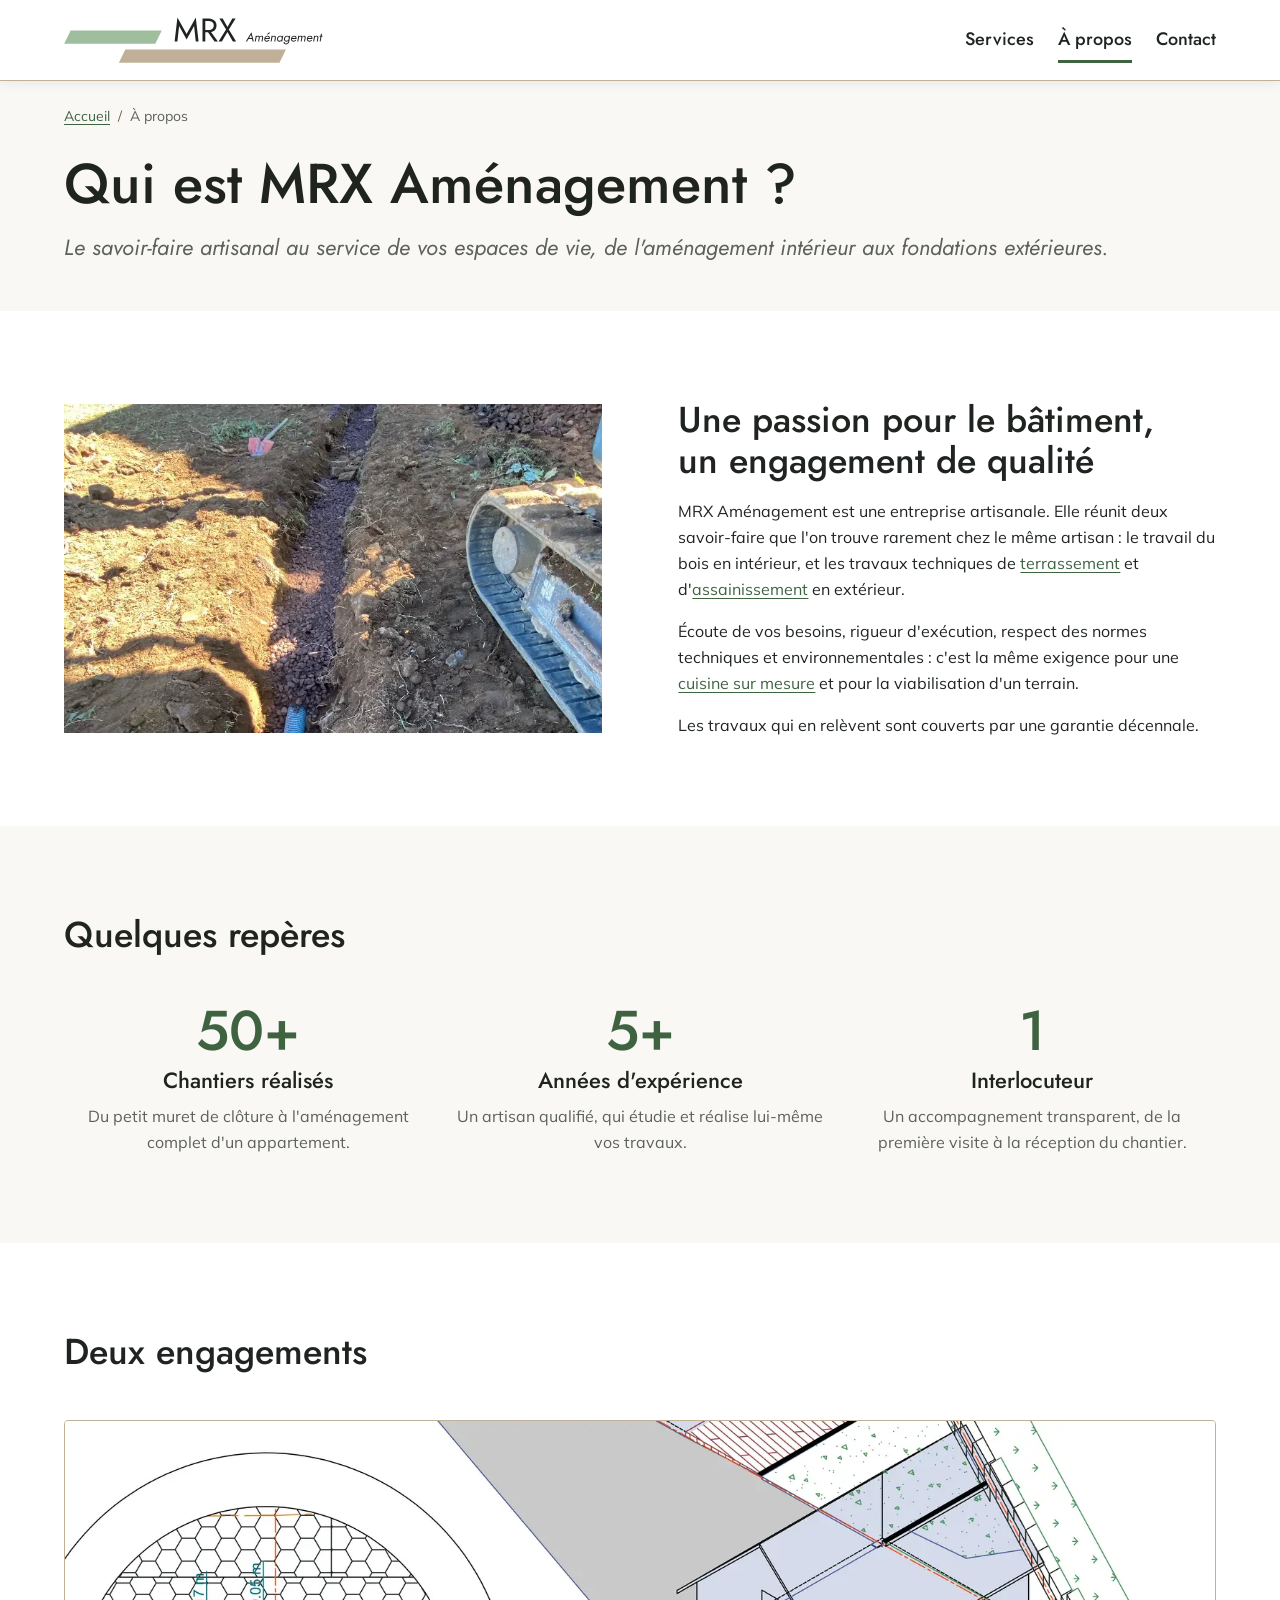
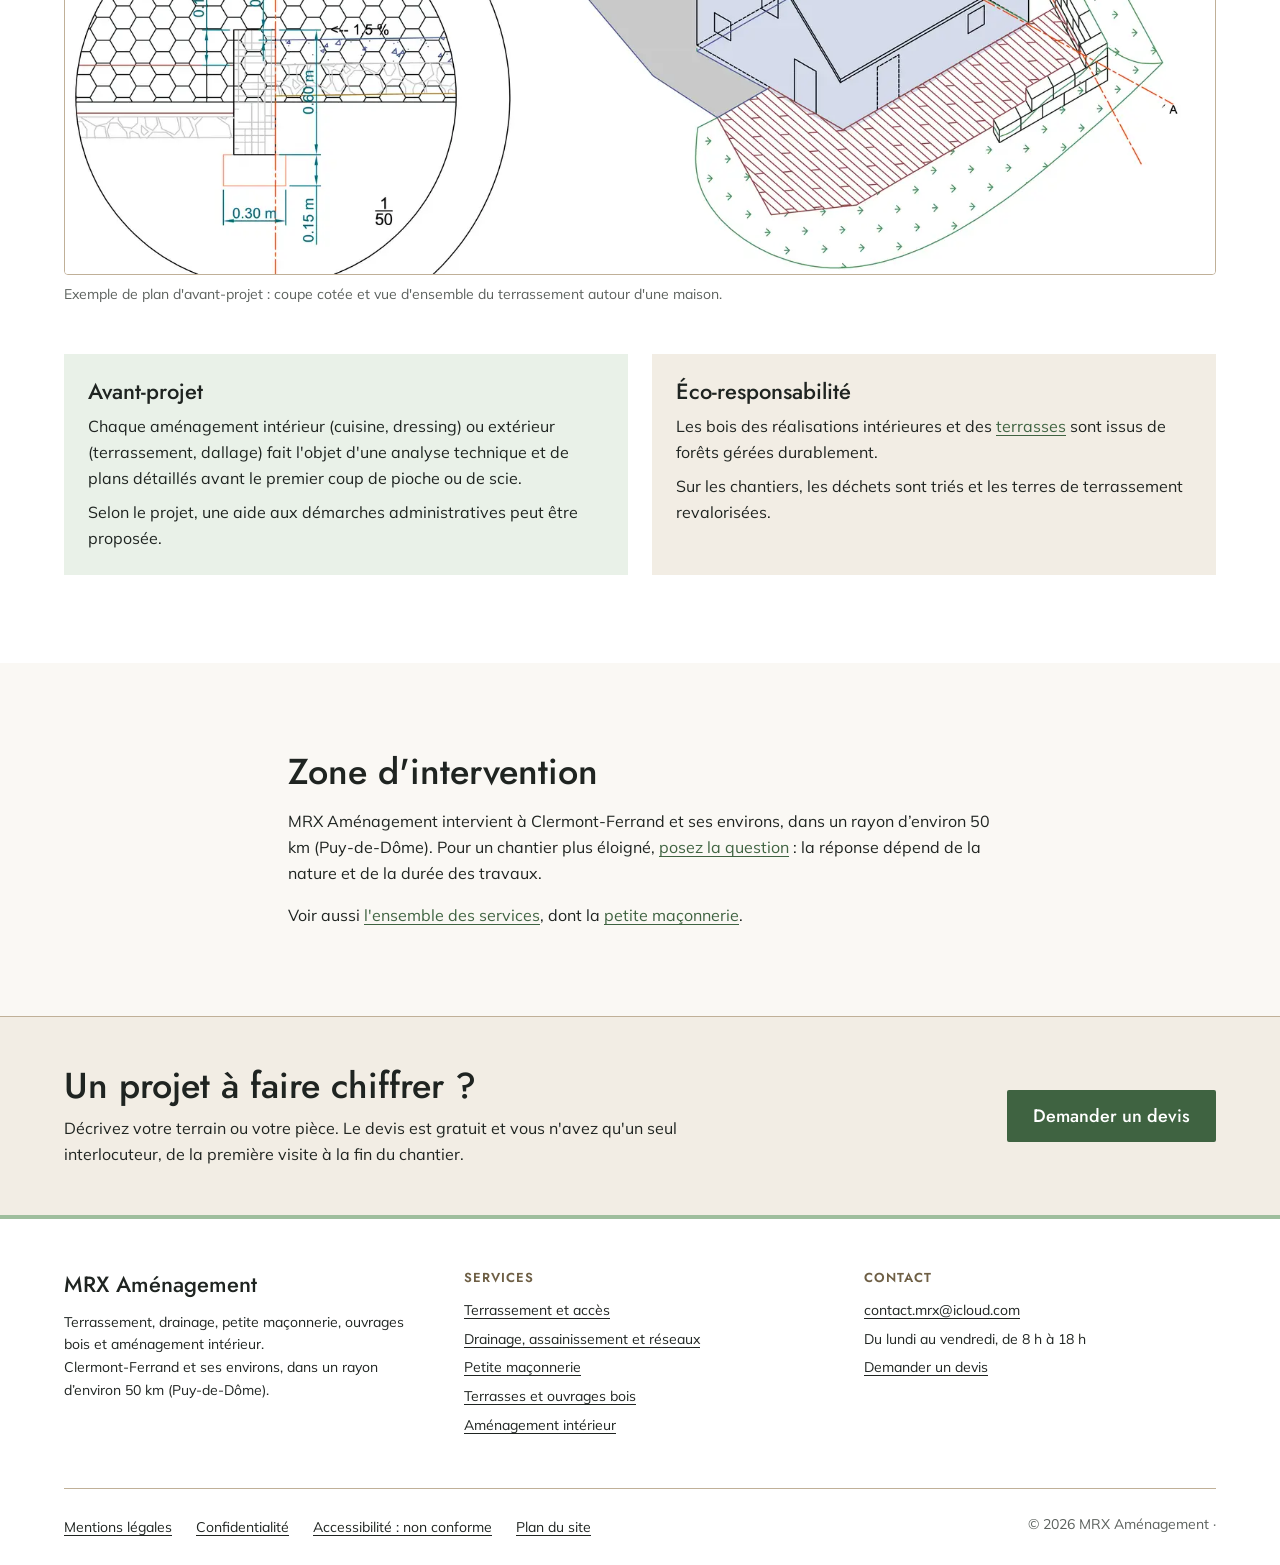
==== commit 34d31e03: "Add files via upload" ====
--- a/a-propos/index.html
+++ b/a-propos/index.html
@@ -3,14 +3,14 @@
 <head>
   <meta charset="utf-8">
   <meta name="viewport" content="width=device-width, initial-scale=1">
-  <title>Terrassement et aménagement, Puy-de-Dôme | MRX Aménagement</title>
-  <meta name="description" content="MRX Aménagement : terrassement, drainage, petite maçonnerie, terrasses bois et aménagement intérieur près de Clermont-Ferrand. Devis gratuit.">
-  <link rel="canonical" href="https://www.mrx-amenagement.fr/">
+  <title>À propos : un artisan, un interlocuteur | MRX Aménagement</title>
+  <meta name="description" content="MRX Aménagement, artisan du bâtiment près de Clermont-Ferrand : travail du bois en intérieur, terrassement et assainissement en extérieur. Garantie décennale.">
+  <link rel="canonical" href="https://www.mrx-amenagement.fr/a-propos/">
   <meta property="og:type" content="website">
   <meta property="og:site_name" content="MRX Aménagement">
-  <meta property="og:title" content="Terrassement et aménagement, Puy-de-Dôme">
-  <meta property="og:description" content="MRX Aménagement : terrassement, drainage, petite maçonnerie, terrasses bois et aménagement intérieur près de Clermont-Ferrand. Devis gratuit.">
-  <meta property="og:url" content="https://www.mrx-amenagement.fr/">
+  <meta property="og:title" content="À propos : un artisan, un interlocuteur">
+  <meta property="og:description" content="MRX Aménagement, artisan du bâtiment près de Clermont-Ferrand : travail du bois en intérieur, terrassement et assainissement en extérieur. Garantie décennale.">
+  <meta property="og:url" content="https://www.mrx-amenagement.fr/a-propos/">
   <meta property="og:locale" content="fr_FR">
   <meta property="og:image" content="https://www.mrx-amenagement.fr/assets/img/partage-mrx-amenagement.jpg">
   <meta property="og:image:width" content="1200">
@@ -20,45 +20,30 @@
   <meta name="color-scheme" content="light dark">
   <meta name="theme-color" content="#ffffff" media="(prefers-color-scheme: light)">
   <meta name="theme-color" content="#1c221e" media="(prefers-color-scheme: dark)">
-  <link rel="icon" href="favicon-96.png" type="image/png" sizes="96x96">
-  <link rel="icon" href="favicon.svg" type="image/svg+xml">
-  <link rel="apple-touch-icon" href="apple-touch-icon.png">
-  <link rel="manifest" href="site.webmanifest">
-  <link rel="preload" href="assets/fonts/jost-variable.woff2" as="font" type="font/woff2" crossorigin>
-  <link rel="stylesheet" href="assets/css/style.css%3Fv=53f6c3e333.css">
-  <script src="assets/js/animations.js%3Fv=d8d493b8e1" defer></script>
+  <link rel="icon" href="../favicon-96.png" type="image/png" sizes="96x96">
+  <link rel="icon" href="../favicon.svg" type="image/svg+xml">
+  <link rel="apple-touch-icon" href="../apple-touch-icon.png">
+  <link rel="manifest" href="../site.webmanifest">
+  <link rel="preload" href="../assets/fonts/jost-variable.woff2" as="font" type="font/woff2" crossorigin>
+  <link rel="stylesheet" href="../assets/css/style.css%3Fv=53f6c3e333.css">
+  <script src="../assets/js/animations.js%3Fv=d8d493b8e1" defer></script>
   <script type="application/ld+json">
 {
   "@context": "https://schema.org",
-  "@graph": [
-    {
-      "@type": "Organization",
-      "@id": "https://www.mrx-amenagement.fr/#entreprise",
-      "name": "MRX Aménagement",
-      "url": "https://www.mrx-amenagement.fr/",
-      "logo": "https://www.mrx-amenagement.fr/assets/img/logo-mrx-amenagement.png",
-      "image": "https://www.mrx-amenagement.fr/assets/img/partage-mrx-amenagement.jpg",
-      "description": "Terrassement, drainage, petite maçonnerie, terrasses bois et aménagement intérieur près de Clermont-Ferrand. Un seul interlocuteur, devis gratuit.",
-      "email": "contact.mrx@icloud.com"
-    },
-    {
-      "@type": "WebSite",
-      "@id": "https://www.mrx-amenagement.fr/#site",
-      "name": "MRX Aménagement",
-      "url": "https://www.mrx-amenagement.fr/",
-      "inLanguage": "fr-FR",
-      "publisher": { "@id": "https://www.mrx-amenagement.fr/#entreprise" }
-    }
+  "@type": "BreadcrumbList",
+  "itemListElement": [
+    { "@type": "ListItem", "position": 1, "name": "Accueil", "item": "https://www.mrx-amenagement.fr/" },
+    { "@type": "ListItem", "position": 2, "name": "À propos", "item": "https://www.mrx-amenagement.fr/a-propos/" }
   ]
 }
   </script>
 
-<script type="module" integrity="sha512-I1nWw2KfQnK/t/zOlALFhLrZA1yzsCzBl7DxamXdg/QF7kq+O4sYBZLl0DFCE7vP2ixPccL/k0/oqvhyDB73zQ==" src=".11ty/reload-client.js"></script></head>
+<script type="module" integrity="sha512-I1nWw2KfQnK/t/zOlALFhLrZA1yzsCzBl7DxamXdg/QF7kq+O4sYBZLl0DFCE7vP2ixPccL/k0/oqvhyDB73zQ==" src="../.11ty/reload-client.js"></script></head>
 <body>
   <a class="evitement" href="index.html#contenu">Aller au contenu</a>
   <header class="entete">
     <div class="conteneur entete__barre">
-      <a class="entete__logo" href="index.html" aria-current="page">
+      <a class="entete__logo" href="../index.html">
         <svg class="logo" viewBox="0 400 6160 1140" width="259" height="48" role="img" aria-label="MRX Aménagement, accueil">
           <polygon class="logo__sauge" points="158,742 2325,742 2172,1060 5,1060"/>
           <polygon class="logo__sable" points="1458,1194 5278,1194 5125,1512 1305,1512"/>
@@ -81,13 +66,13 @@
           </button>
         </div>
         <ul class="menu">
-          <li class="menu__volet"><a href="index.html" aria-current="page">Accueil</a></li>
-          <li><a href="services/index.html">Services</a></li>
-          <li><a href="a-propos/index.html">À propos</a></li>
-          <li><a href="contact/index.html">Contact</a></li>
+          <li class="menu__volet"><a href="../index.html">Accueil</a></li>
+          <li><a href="../services/index.html">Services</a></li>
+          <li><a href="index.html" aria-current="page">À propos</a></li>
+          <li><a href="../contact/index.html">Contact</a></li>
         </ul>
         <div class="menu__pied menu__volet">
-          <a class="bouton" href="contact/index.html">Demander un devis</a>
+          <a class="bouton" href="../contact/index.html">Demander un devis</a>
           <p>Du lundi au vendredi, de 8 h à 18 h</p>
         </div>
       </nav>
@@ -95,117 +80,86 @@
   </header>
 
   <main id="contenu" tabindex="-1">
-    <section class="accueil">
-  <div class="conteneur accueil__grille">
-    <div class="accueil__texte">
-      <span class="bandes" aria-hidden="true"></span>
-      <h1>Terrassement, maçonnerie et aménagements bois dans le Puy-de-Dôme</h1>
-      <p class="accroche">Des projets qui vous ressemblent, à l'intérieur comme à l'extérieur.</p>
-      <p class="chapo">MRX Aménagement prépare votre terrain, pose vos réseaux, monte vos murs et fabrique vos ouvrages en bois. Un artisan, un seul interlocuteur, autour de Clermont-Ferrand.</p>
-      <div class="boutons">
-        <a class="bouton" href="contact/index.html">Demander un devis</a>
-        <a class="bouton bouton--contour" href="services/index.html">Voir les services</a>
-      </div>
-    </div>
-    <div class="accueil__photo">
-      <img src="assets/img/terrassement-plateforme-empierree-maison-bois.webp" alt="Plateforme empierrée le long d'une maison en bois, pelle mécanique au fond" width="1600" height="1200" loading="lazy">
-    </div>
-  </div>
-</section>
-
-<section class="section" aria-labelledby="atouts-titre">
+    <nav class="ariane conteneur" aria-label="Fil d'Ariane">
+      <ol>
+        <li><a href="../index.html">Accueil</a></li>
+        <li aria-current="page">À propos</li>
+      </ol>
+    </nav>
+
+    <div class="conteneur page-tete">
+  <h1>Qui est MRX Aménagement ?</h1>
+  <p class="accroche">Le savoir-faire artisanal au service de vos espaces de vie, de l'aménagement intérieur aux fondations extérieures.</p>
+</div>
+
+<section class="section section--blanc" aria-labelledby="histoire-titre">
+  <div class="conteneur deux-colonnes">
+    <figure>
+      <img src="../assets/img/tranchee-drainante-mini-pelle.webp" alt="Tranchée drainante creusée à la mini-pelle sur un chantier de MRX Aménagement" width="751" height="460">
+    </figure>
+    <div class="pile">
+      <h2 id="histoire-titre">Une passion pour le bâtiment, un engagement de qualité</h2>
+      <p>MRX Aménagement est une entreprise artisanale. Elle réunit deux savoir-faire que l'on trouve rarement chez le même artisan : le travail du bois en intérieur, et les travaux techniques de <a href="../services/terrassement/index.html">terrassement</a> et d'<a href="../services/drainage-reseaux/index.html">assainissement</a> en extérieur.</p>
+      <p>Écoute de vos besoins, rigueur d'exécution, respect des normes techniques et environnementales : c'est la même exigence pour une <a href="../services/amenagement-interieur/index.html">cuisine sur mesure</a> et pour la viabilisation d'un terrain.</p>
+      <p>Les travaux qui en relèvent sont couverts par une garantie décennale.</p>
+    </div>
+  </div>
+</section>
+
+<section class="section" aria-labelledby="chiffres-titre">
   <div class="conteneur">
     <div class="section__tete">
-      <h2 id="atouts-titre">Une petite structure, des engagements clairs</h2>
-    </div>
-    <div class="grille grille--quatre">
-      <div class="atout">
-        <h3>À votre écoute</h3>
-        <p>Envie d'un changement de décor ou d'un simple rafraîchissement ? Le projet part de votre besoin et de votre budget.</p>
-      </div>
-      <div class="atout">
-        <h3>Entrepreneur qualifié</h3>
-        <p>Du soin et de l'exigence dans chaque réalisation, du fond de fouille à la dernière lame de terrasse.</p>
-      </div>
-      <div class="atout">
-        <h3>Coût limité</h3>
-        <p>Une petite structure et un seul interlocuteur : pas d'intermédiaire entre vous et celui qui fait les travaux.</p>
-      </div>
-      <div class="atout">
-        <h3>Suivi après chantier</h3>
-        <p>Entretien des ouvrages et garantie décennale sur les travaux qui en relèvent.</p>
-      </div>
-    </div>
-  </div>
-</section>
-
-<section class="section section--blanc" aria-labelledby="services-titre">
+      <h2 id="chiffres-titre">Quelques repères</h2>
+    </div>
+    <div class="grille">
+      <div class="chiffre">
+        <span class="chiffre__valeur">50+</span>
+        <h3>Chantiers réalisés</h3>
+        <p>Du petit muret de clôture à l'aménagement complet d'un appartement.</p>
+      </div>
+      <div class="chiffre">
+        <span class="chiffre__valeur">5+</span>
+        <h3>Années d'expérience</h3>
+        <p>Un artisan qualifié, qui étudie et réalise lui-même vos travaux.</p>
+      </div>
+      <div class="chiffre">
+        <span class="chiffre__valeur">1</span>
+        <h3>Interlocuteur</h3>
+        <p>Un accompagnement transparent, de la première visite à la réception du chantier.</p>
+      </div>
+    </div>
+  </div>
+</section>
+
+<section class="section section--blanc" aria-labelledby="engagements-titre">
   <div class="conteneur">
     <div class="section__tete">
-      <h2 id="services-titre">Extérieur et intérieur, par la même entreprise</h2>
-      <p>Terrasser avant de maçonner, drainer avant de poser une terrasse : les étapes d'un aménagement s'enchaînent mieux quand un seul artisan les conduit.</p>
-    </div>
+      <h2 id="engagements-titre">Deux engagements</h2>
+    </div>
+    <figure class="plan">
+      <img src="../assets/img/plan-avant-projet-terrassement-maison-clair.webp" alt="Plan d'avant-projet : coupe cotée d'une fondation et d'un drainage, et vue en perspective d'une maison avec sa plateforme, son muret en blocs et ses talus" width="1600" height="630" loading="lazy">
+      <figcaption>Exemple de plan d'avant-projet : coupe cotée et vue d'ensemble du terrassement autour d'une maison.</figcaption>
+    </figure>
     <div class="grille grille--large">
-      <article class="carte">
-        <img src="assets/img/terrassement-plateforme-empierree-maison-bois.webp" alt="Plateforme empierrée le long d'une maison en bois, pelle mécanique au fond" width="1600" height="1200" loading="lazy">
-        <div class="carte__texte">
-          <h3><a href="services/terrassement/index.html">Terrassement et accès</a></h3>
-          <p>Fouilles, plateformes, chemins d&#39;accès et cours empierrées.</p>
-        </div>
-      </article>
-      <article class="carte">
-        <img src="assets/img/Cours-en-enrobe.jpeg" alt="Plateforme empierrée le long d'une maison en bois, pelle mécanique au fond" width="1600" height="1200">
-        <div class="carte__texte">
-          <h3><a href="services/revetement-exterieur/index.html">Revêtement extérieur</a></h3>
-          <p>Pavages, terrasses, enrobé et dallage selon vos envie.</p>
-        </div>
-      </article>
-      <article class="carte">
-        <img src="assets/img/reseaux-secs-gaines-tranchee.webp" alt="Tranchée ouverte avec gaines rouges, tubes et grillages avertisseurs de couleur posés sur lit de sable" width="800" height="550" loading="lazy">
-        <div class="carte__texte">
-          <h3><a href="services/drainage-reseaux/index.html">Drainage, assainissement et réseaux</a></h3>
-          <p>Tranchées drainantes, regards, cuves, réseaux secs et humides.</p>
-        </div>
-      </article>
-      <article class="carte">
-        <img src="assets/img/mur-soutenement-blocs-beton.webp" alt="Long mur de soutènement en blocs béton sous une fine couche de neige, maison en bois au fond" width="1498" height="886" loading="lazy">
-        <div class="carte__texte">
-          <h3><a href="services/maconnerie/index.html">Petite maçonnerie</a></h3>
-          <p>Murs de soutènement, murets, semelles béton, margelles.</p>
-        </div>
-      </article>
-      <article class="carte">
-        <img src="assets/img/terrasse-escalier-bois.webp" alt="Terrasse et escalier en bois clair le long d'un soubassement en rondins sombres" width="749" height="323" loading="lazy">
-        <div class="carte__texte">
-          <h3><a href="services/terrasse-bois/index.html">Terrasses et ouvrages bois</a></h3>
-          <p>Terrasses, escaliers extérieurs, garde-corps sur mesure.</p>
-        </div>
-      </article>
-      <article class="carte">
-        <img src="assets/img/cuisine-plan-de-travail-bois.webp" alt="Cuisine en cours de pose avec plan de travail en bois massif et mur vert" width="749" height="541" loading="lazy">
-        <div class="carte__texte">
-          <h3><a href="services/amenagement-interieur/index.html">Aménagement intérieur</a></h3>
-          <p>Cuisines, plans de travail, meubles et claustras sur mesure.</p>
-        </div>
-      </article>
-    </div>
-  </div>
-</section>
-
-<section class="section aplat" aria-labelledby="projet-titre">
-  <div class="conteneur deux-colonnes">
-    <div class="aplat__photo">
-      <img src="assets/img/mur-soutenement-blocs-beton.webp" alt="Mur de soutènement en blocs béton sous la neige, maison en bois au fond" width="1498" height="886" loading="lazy">
-    </div>
-    <div class="pile">
-      <h2 id="projet-titre">Donner vie à votre projet, dans le respect de l'environnement</h2>
-      <p>Avant de vous engager, demandez l'avis d'un professionnel sur la viabilité et la faisabilité de votre projet : nature du sol, accès, réseaux, démarches.</p>
-      <p>Sur les chantiers, les déchets sont triés et les terres de terrassement réemployées ou revalorisées. Les bois viennent de forêts gérées durablement.</p>
-      <div class="boutons">
-        <a class="bouton" href="contact/index.html">Parler de votre projet</a>
-      </div>
-      <p><a href="a-propos/index.html">En savoir plus sur MRX Aménagement</a></p>
-    </div>
+      <div class="encadre">
+        <h3>Avant-projet</h3>
+        <p>Chaque aménagement intérieur (cuisine, dressing) ou extérieur (terrassement, dallage) fait l'objet d'une analyse technique et de plans détaillés avant le premier coup de pioche ou de scie.</p>
+        <p>Selon le projet, une aide aux démarches administratives peut être proposée.</p>
+      </div>
+      <div class="encadre encadre--sable">
+        <h3>Éco-responsabilité</h3>
+        <p>Les bois des réalisations intérieures et des <a href="../services/terrasse-bois/index.html">terrasses</a> sont issus de forêts gérées durablement.</p>
+        <p>Sur les chantiers, les déchets sont triés et les terres de terrassement revalorisées.</p>
+      </div>
+    </div>
+  </div>
+</section>
+
+<section class="section" aria-labelledby="zone-titre">
+  <div class="conteneur centre-etroit pile">
+    <h2 id="zone-titre">Zone d'intervention</h2>
+    <p>MRX Aménagement intervient à Clermont-Ferrand et ses environs, dans un rayon d’environ 50 km (Puy-de-Dôme). Pour un chantier plus éloigné, <a href="../contact/index.html">posez la question</a> : la réponse dépend de la nature et de la durée des travaux.</p>
+    <p>Voir aussi <a href="../services/index.html">l'ensemble des services</a>, dont la <a href="../services/maconnerie/index.html">petite maçonnerie</a>.</p>
   </div>
 </section>
 
@@ -215,7 +169,7 @@
       <h2 id="appel-titre">Un projet à faire chiffrer ?</h2>
       <p>Décrivez votre terrain ou votre pièce. Le devis est gratuit et vous n'avez qu'un seul interlocuteur, de la première visite à la fin du chantier.</p>
     </div>
-    <a class="bouton" href="contact/index.html">Demander un devis</a>
+    <a class="bouton" href="../contact/index.html">Demander un devis</a>
   </div>
 </section>
 
@@ -230,11 +184,11 @@
       <nav aria-label="Services">
         <p class="etiquette">Services</p>
         <ul>
-          <li><a href="services/terrassement/index.html">Terrassement et accès</a></li>
-          <li><a href="services/drainage-reseaux/index.html">Drainage, assainissement et réseaux</a></li>
-          <li><a href="services/maconnerie/index.html">Petite maçonnerie</a></li>
-          <li><a href="services/terrasse-bois/index.html">Terrasses et ouvrages bois</a></li>
-          <li><a href="services/amenagement-interieur/index.html">Aménagement intérieur</a></li>
+          <li><a href="../services/terrassement/index.html">Terrassement et accès</a></li>
+          <li><a href="../services/drainage-reseaux/index.html">Drainage, assainissement et réseaux</a></li>
+          <li><a href="../services/maconnerie/index.html">Petite maçonnerie</a></li>
+          <li><a href="../services/terrasse-bois/index.html">Terrasses et ouvrages bois</a></li>
+          <li><a href="../services/amenagement-interieur/index.html">Aménagement intérieur</a></li>
         </ul>
       </nav>
       <div>
@@ -242,7 +196,7 @@
         <ul>
           <li><a href="mailto:contact.mrx@icloud.com">contact.mrx@icloud.com</a></li>
           <li>Du lundi au vendredi, de 8 h à 18 h</li>
-          <li><a href="contact/index.html">Demander un devis</a></li>
+          <li><a href="../contact/index.html">Demander un devis</a></li>
         </ul>
       </div>
     </div>
